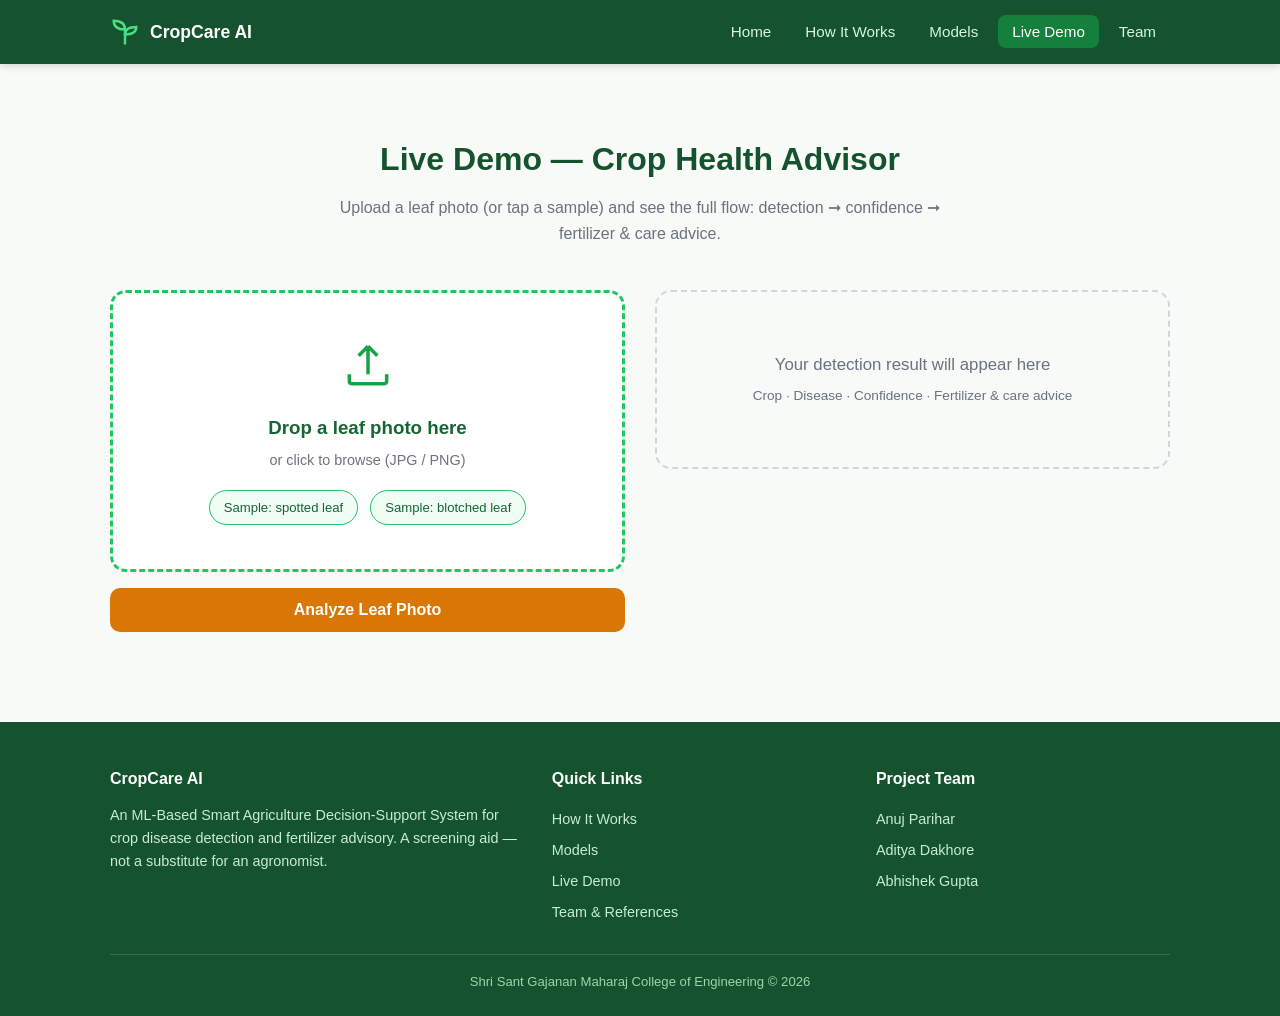
==== website/demo.html @ b9314f1b "Initial fullstack project" ====
<!DOCTYPE html>
<html lang="en">
<head>
<title>Live Demo | CropCare AI</title>
<meta charset="UTF-8">
<meta name="viewport" content="width=device-width, initial-scale=1.0">
<link rel="stylesheet" href="css/style.css">
</head>
<body>
<nav>
  <div class="container nav-inner">
    <a class="logo" href="index.html">
      <svg viewBox="0 0 24 24" fill="none" stroke="#4ade80" stroke-width="2"><path d="M12 22V10"/><path d="M12 10C12 5 8 3 3 3c0 5 4 7 9 7z"/><path d="M12 14c0-4 3.5-6 9-6 0 4.5-3.5 6-9 6z"/></svg>
      CropCare AI
    </a>
    <button class="hamburger">&#9776;</button>
    <ul class="nav-links">
      <li><a href="index.html">Home</a></li>
      <li><a href="how-it-works.html">How It Works</a></li>
      <li><a href="models.html">Models</a></li>
      <li><a href="demo.html">Live Demo</a></li>
      <li><a href="team.html">Team</a></li>
    </ul>
  </div>
</nav>

<section>
  <div class="container">
    <h2 class="section-title">Live Demo — Crop Health Advisor</h2>
    <p class="section-sub">Upload a leaf photo (or tap a sample) and see the full flow: detection &#10142; confidence &#10142; fertilizer &amp; care advice.</p>

    <div class="demo-wrap">
      <div>
        <div class="upload-zone" id="uploadZone">
          <svg viewBox="0 0 24 24" fill="none" stroke-width="1.5"><path d="M12 16V4m0 0l-4 4m4-4l4 4"/><path d="M4 16v3a1 1 0 001 1h14a1 1 0 001-1v-3"/></svg>
          <h3 style="color:var(--green-800);margin-bottom:6px">Drop a leaf photo here</h3>
          <p style="color:var(--muted);font-size:.9rem">or click to browse (JPG / PNG)</p>
          <div class="sample-row">
            <span class="sample-chip" data-img="assets/leaf1.svg">Sample: spotted leaf</span>
            <span class="sample-chip" data-img="assets/leaf2.svg">Sample: blotched leaf</span>
          </div>
        </div>
        <input type="file" id="fileInput" accept="image/*" hidden>
        <div class="preview-box" id="previewBox" style="display:none">
          <img id="previewImg" alt="Leaf preview">
        </div>
        <div class="progress" id="progressWrap"><div class="progress-bar" id="progressBar"></div></div>
        <button class="btn btn-primary" id="analyzeBtn" style="width:100%;margin-top:16px" disabled>Analyze Leaf Photo</button>
      </div>

      <div>
        <div class="result-card" id="resultCard">
          <span class="badge-sim">SIMULATED OUTPUT</span>
          <div class="res-head">
            <div>
              <div style="font-size:.85rem;color:var(--muted)" id="resCrop">—</div>
              <div class="res-disease" id="resDisease">—</div>
            </div>
            <div class="conf-pill" id="resConfidence">—</div>
          </div>
          <div class="res-section"><h4>About this condition</h4><p id="resDesc">—</p></div>
          <div class="res-section"><h4>Fertilizer Recommendation</h4><p id="resFertilizer">—</p></div>
          <div class="res-section"><h4>Nutrient Guidance</h4><p id="resNutrients">—</p></div>
          <div class="res-section"><h4>Care &amp; Management Tips</h4><ul id="resCare"></ul></div>
          <div class="disclaimer" style="margin-top:16px"><strong>Important:</strong> This demo shows simulated predictions for demonstration. In the full system, a trained MobileNetV2 / EfficientNet model performs this classification. Always confirm with an agricultural expert before acting on advice.</div>
        </div>
        <div id="placeholder" style="text-align:center;color:var(--muted);padding:60px 20px;border:2px dashed #d1d5db;border-radius:16px">
          <p style="font-size:1.05rem">Your detection result will appear here</p>
          <p style="font-size:.85rem;margin-top:6px">Crop &middot; Disease &middot; Confidence &middot; Fertilizer &amp; care advice</p>
        </div>
      </div>
    </div>
  </div>
</section>

<footer>
  <div class="container">
    <div class="footer-grid">
      <div>
        <h4>CropCare AI</h4>
        <p style="font-size:.9rem">An ML-Based Smart Agriculture Decision-Support System for crop disease detection and fertilizer advisory. A screening aid — not a substitute for an agronomist.</p>
      </div>
      <div>
        <h4>Quick Links</h4>
        <ul>
          <li><a href="how-it-works.html">How It Works</a></li>
          <li><a href="models.html">Models</a></li>
          <li><a href="demo.html">Live Demo</a></li>
          <li><a href="team.html">Team &amp; References</a></li>
        </ul>
      </div>
      <div>
        <h4>Project Team</h4>
        <ul>
          <li>Anuj Parihar</li>
          <li>Aditya Dakhore</li>
          <li>Abhishek Gupta</li>
        </ul>
      </div>
    </div>
    <div class="footer-bottom">Shri Sant Gajanan Maharaj College of Engineering &copy; <span id="year"></span></div>
  </div>
</footer>
<script src="js/knowledgebase.js"></script>
<script src="js/main.js"></script>
<script src="js/demo.js"></script>
</body>
</html>
---- website/css/style.css ----
:root{
  --green-900:#14532d; --green-800:#166534; --green-700:#15803d;
  --green-600:#16a34a; --green-500:#22c55e; --green-100:#dcfce7;
  --green-50:#f0fdf4; --amber:#d97706; --ink:#1f2937; --muted:#6b7280;
  --card:#ffffff; --bg:#f7faf7;
}
*{margin:0;padding:0;box-sizing:border-box}
body{font-family:'Segoe UI',Arial,sans-serif;background:var(--bg);color:var(--ink);line-height:1.6}
a{text-decoration:none;color:inherit}
.container{max-width:1100px;margin:0 auto;padding:0 20px}

/* NAV */
nav{background:var(--green-900);position:sticky;top:0;z-index:50;box-shadow:0 2px 8px rgba(0,0,0,.15)}
.nav-inner{display:flex;align-items:center;justify-content:space-between;height:64px}
.logo{display:flex;align-items:center;gap:10px;color:#fff;font-weight:700;font-size:1.1rem}
.logo svg{width:30px;height:30px}
.nav-links{display:flex;gap:6px;list-style:none}
.nav-links a{color:#d7f5e0;padding:8px 14px;border-radius:8px;font-size:.95rem;transition:.2s}
.nav-links a:hover,.nav-links a.active{background:var(--green-700);color:#fff}
.hamburger{display:none;background:none;border:none;color:#fff;font-size:1.6rem;cursor:pointer}

/* HERO */
.hero{background:linear-gradient(135deg,var(--green-900),var(--green-700));color:#fff;padding:80px 0}
.hero-grid{display:grid;grid-template-columns:1.2fr .8fr;gap:40px;align-items:center}
.hero h1{font-size:2.6rem;line-height:1.2;margin-bottom:18px}
.hero p.lead{font-size:1.15rem;color:#d7f5e0;margin-bottom:28px}
.btn{display:inline-block;padding:13px 28px;border-radius:10px;font-weight:600;transition:.2s;cursor:pointer;border:none;font-size:1rem}
.btn-primary{background:var(--amber);color:#fff}
.btn-primary:hover{background:#b45309;transform:translateY(-2px)}
.btn-outline{background:transparent;border:2px solid #fff;color:#fff}
.btn-outline:hover{background:rgba(255,255,255,.12)}
.hero-card{background:rgba(255,255,255,.1);border:1px solid rgba(255,255,255,.25);border-radius:16px;padding:26px;backdrop-filter:blur(4px)}
.hero-card h3{margin-bottom:12px;font-size:1.05rem}
.hero-card ul{list-style:none}
.hero-card li{padding:6px 0;border-bottom:1px dashed rgba(255,255,255,.25);font-size:.95rem;color:#e7fbee}
.hero-card li:last-child{border:none}

/* SECTIONS */
section{padding:70px 0}
.section-title{text-align:center;font-size:2rem;color:var(--green-900);margin-bottom:10px}
.section-sub{text-align:center;color:var(--muted);max-width:650px;margin:0 auto 44px}
.bg-white{background:#fff}

/* CARDS */
.grid-4{display:grid;grid-template-columns:repeat(4,1fr);gap:20px}
.grid-3{display:grid;grid-template-columns:repeat(3,1fr);gap:20px}
.grid-2{display:grid;grid-template-columns:repeat(2,1fr);gap:24px}
.card{background:var(--card);border-radius:14px;padding:26px;box-shadow:0 4px 14px rgba(0,0,0,.06);transition:.2s;border-top:4px solid var(--green-500)}
.card:hover{transform:translateY(-5px);box-shadow:0 10px 24px rgba(0,0,0,.1)}
.card h3{color:var(--green-800);margin-bottom:8px;font-size:1.15rem}
.card p{color:var(--muted);font-size:.95rem}
.icon-circle{width:52px;height:52px;border-radius:50%;background:var(--green-100);display:flex;align-items:center;justify-content:center;margin-bottom:14px}
.icon-circle svg{width:26px;height:26px;stroke:var(--green-700)}

/* STEPS */
.steps{counter-reset:step}
.step{display:flex;gap:18px;margin-bottom:26px;align-items:flex-start}
.step-num{counter-increment:step;min-width:46px;height:46px;border-radius:50%;background:var(--green-600);color:#fff;display:flex;align-items:center;justify-content:center;font-weight:700;font-size:1.1rem}
.step-num::before{content:counter(step)}
.step h4{color:var(--green-800);margin-bottom:4px}
.step p{color:var(--muted);font-size:.95rem}

/* TABLE */
table{width:100%;border-collapse:collapse;background:#fff;border-radius:12px;overflow:hidden;box-shadow:0 4px 14px rgba(0,0,0,.06)}
th{background:var(--green-800);color:#fff;padding:14px 16px;text-align:left;font-size:.95rem}
td{padding:13px 16px;border-bottom:1px solid #e5e7eb;font-size:.93rem;color:var(--ink)}
tr:hover td{background:var(--green-50)}

/* ARCHITECTURE FLOW */
.flow{display:flex;align-items:stretch;gap:0;flex-wrap:wrap;justify-content:center}
.flow-box{background:#fff;border:2px solid var(--green-500);border-radius:12px;padding:16px 20px;text-align:center;min-width:150px;box-shadow:0 4px 10px rgba(0,0,0,.06)}
.flow-box b{display:block;color:var(--green-800);margin-bottom:4px;font-size:.95rem}
.flow-box span{font-size:.8rem;color:var(--muted)}
.flow-arrow{align-self:center;padding:0 10px;color:var(--green-600);font-size:1.5rem;font-weight:700}

/* DEMO */
.demo-wrap{display:grid;grid-template-columns:1fr 1fr;gap:30px}
.upload-zone{border:3px dashed var(--green-500);border-radius:16px;padding:44px 24px;text-align:center;background:#fff;cursor:pointer;transition:.2s}
.upload-zone:hover,.upload-zone.dragover{background:var(--green-50);border-color:var(--green-700)}
.upload-zone svg{width:56px;height:56px;stroke:var(--green-600);margin-bottom:12px}
.sample-row{display:flex;gap:12px;justify-content:center;margin-top:18px;flex-wrap:wrap}
.sample-chip{border:1px solid var(--green-500);background:var(--green-50);border-radius:20px;padding:6px 14px;font-size:.82rem;cursor:pointer;color:var(--green-800)}
.sample-chip:hover{background:var(--green-100)}
.preview-box{margin-top:18px;text-align:center}
.preview-box img{max-width:100%;max-height:230px;border-radius:12px;box-shadow:0 4px 12px rgba(0,0,0,.15)}
.progress{height:8px;background:#e5e7eb;border-radius:6px;overflow:hidden;margin:16px 0;display:none}
.progress-bar{height:100%;width:0;background:linear-gradient(90deg,var(--green-500),var(--green-700));transition:width .3s}
.result-card{background:#fff;border-radius:16px;padding:26px;box-shadow:0 6px 18px rgba(0,0,0,.08);display:none}
.result-card.show{display:block}
.res-head{display:flex;justify-content:space-between;align-items:center;flex-wrap:wrap;gap:10px;border-bottom:2px solid var(--green-100);padding-bottom:14px;margin-bottom:16px}
.res-disease{font-size:1.3rem;color:var(--green-800);font-weight:700}
.conf-pill{background:var(--green-100);color:var(--green-800);padding:6px 16px;border-radius:20px;font-weight:700;font-size:.95rem}
.res-section{margin-bottom:14px}
.res-section h4{color:var(--green-700);font-size:.95rem;margin-bottom:6px;text-transform:uppercase;letter-spacing:.5px}
.res-section p,.res-section li{font-size:.93rem;color:var(--ink)}
.res-section ul{padding-left:20px}
.badge-sim{display:inline-block;background:#fef3c7;color:#92400e;font-size:.75rem;padding:3px 10px;border-radius:12px;font-weight:600;margin-bottom:10px}

/* TEAM */
.team-card{text-align:center}
.team-avatar{width:80px;height:80px;border-radius:50%;background:var(--green-600);color:#fff;display:flex;align-items:center;justify-content:center;font-size:1.6rem;font-weight:700;margin:0 auto 14px}

/* DISCLAIMER */
.disclaimer{background:#fffbeb;border-left:4px solid var(--amber);border-radius:8px;padding:16px 20px;margin-top:30px;color:#78350f;font-size:.9rem}

/* FOOTER */
footer{background:var(--green-900);color:#c9ecd4;padding:44px 0 24px;margin-top:20px}
.footer-grid{display:grid;grid-template-columns:1.4fr 1fr 1fr;gap:30px;margin-bottom:26px}
footer h4{color:#fff;margin-bottom:12px}
footer a{color:#c9ecd4;font-size:.9rem}
footer a:hover{color:#fff}
footer ul{list-style:none}
footer li{padding:4px 0;font-size:.9rem}
.footer-bottom{border-top:1px solid rgba(255,255,255,.15);padding-top:16px;text-align:center;font-size:.82rem;color:#9fd4ae}

/* CTA */
.cta{background:linear-gradient(135deg,var(--green-700),var(--green-500));border-radius:18px;padding:50px 30px;text-align:center;color:#fff}
.cta h2{font-size:1.8rem;margin-bottom:10px}
.cta p{color:#e7fbee;margin-bottom:22px}

/* REFERENCES */
.ref-list{padding-left:22px}
.ref-list li{margin-bottom:10px;font-size:.92rem;color:var(--muted)}

/* RESPONSIVE */
@media(max-width:900px){
  .hero-grid,.demo-wrap,.grid-2{grid-template-columns:1fr}
  .grid-4{grid-template-columns:repeat(2,1fr)}
  .grid-3{grid-template-columns:repeat(2,1fr)}
  .footer-grid{grid-template-columns:1fr}
  .hero h1{font-size:2rem}
}
@media(max-width:600px){
  .grid-4,.grid-3{grid-template-columns:1fr}
  .hamburger{display:block}
  .nav-links{display:none;position:absolute;top:64px;left:0;right:0;background:var(--green-900);flex-direction:column;padding:12px;gap:4px}
  .nav-links.open{display:flex}
  .flow-box{min-width:120px;margin-bottom:6px}
  .flow-arrow{transform:rotate(90deg);padding:4px 0}
  .flow{flex-direction:column;align-items:center}
}
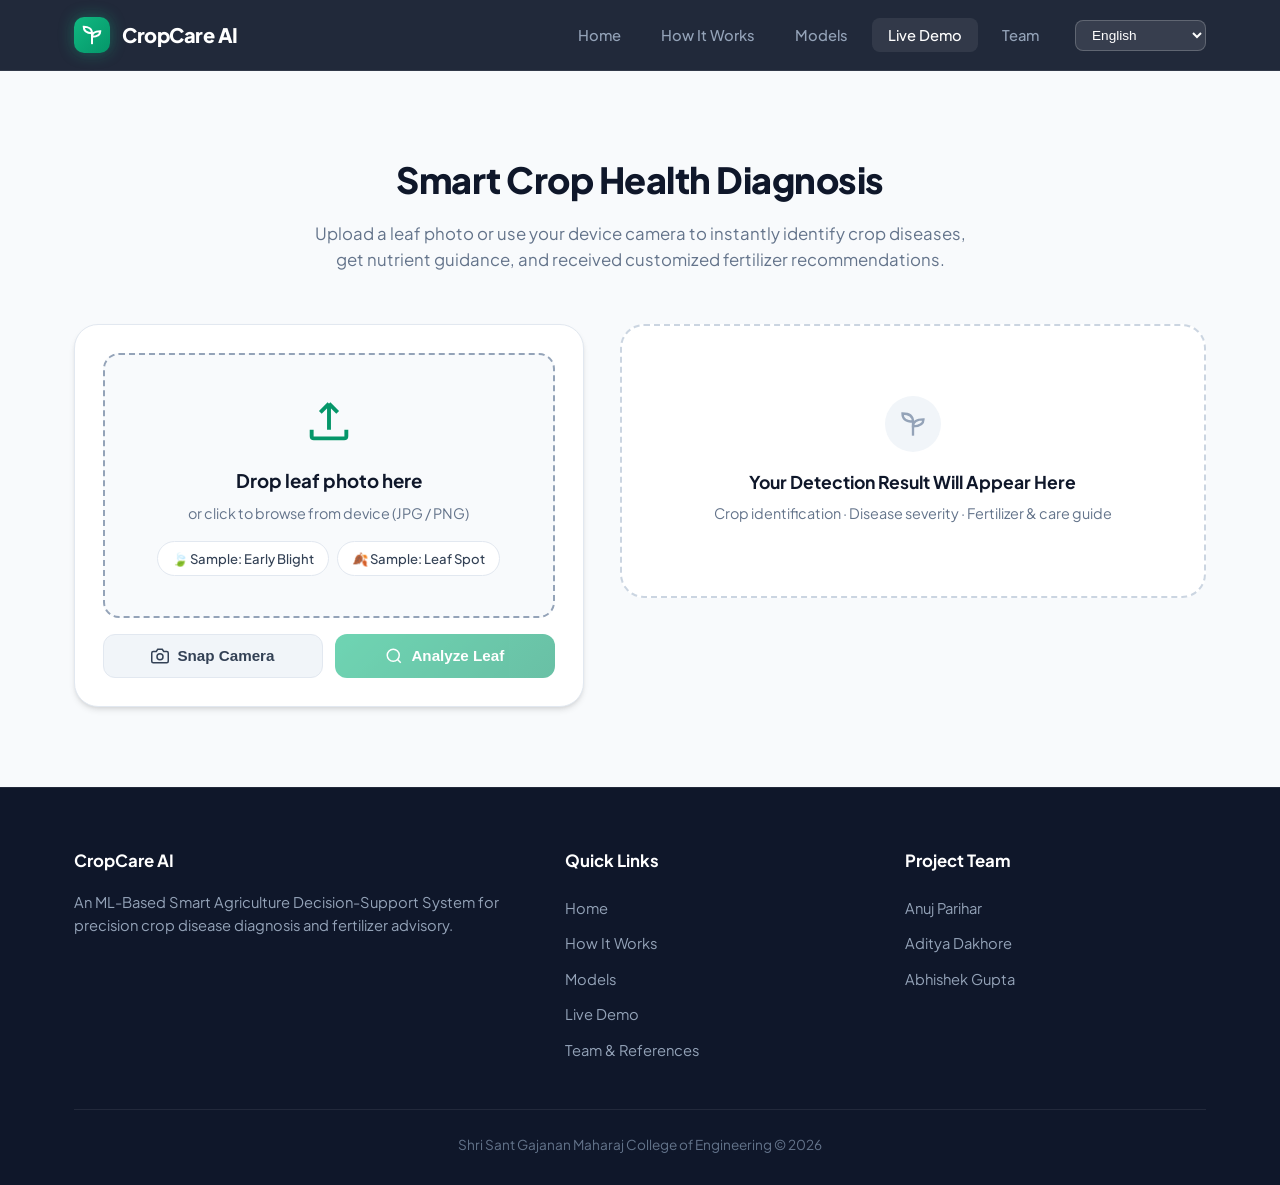
==== commit 0e48ac08: "Add files via upload" ====
--- a/website/demo.html
+++ b/website/demo.html
@@ -1,88 +1,165 @@
 <!DOCTYPE html>
 <html lang="en">
 <head>
-<title>Live Demo | CropCare AI</title>
+<title>Live Diagnosis & Advisory | CropCare AI</title>
 <meta charset="UTF-8">
 <meta name="viewport" content="width=device-width, initial-scale=1.0">
+<link rel="preconnect" href="https://fonts.googleapis.com">
+<link rel="preconnect" href="https://fonts.gstatic.com" crossorigin>
+<link href="https://fonts.googleapis.com/css2?family=Plus+Jakarta+Sans:wght@400;500;600;700;800&display=swap" rel="stylesheet">
 <link rel="stylesheet" href="css/style.css">
 </head>
 <body>
+
 <nav>
   <div class="container nav-inner">
     <a class="logo" href="index.html">
-      <svg viewBox="0 0 24 24" fill="none" stroke="#4ade80" stroke-width="2"><path d="M12 22V10"/><path d="M12 10C12 5 8 3 3 3c0 5 4 7 9 7z"/><path d="M12 14c0-4 3.5-6 9-6 0 4.5-3.5 6-9 6z"/></svg>
+      <div class="logo-icon">
+        <svg viewBox="0 0 24 24" fill="none" stroke="currentColor" stroke-width="2.2"><path d="M12 22V10"/><path d="M12 10C12 5 8 3 3 3c0 5 4 7 9 7z"/><path d="M12 14c0-4 3.5-6 9-6 0 4.5-3.5 6-9 6z"/></svg>
+      </div>
       CropCare AI
     </a>
     <button class="hamburger">&#9776;</button>
     <ul class="nav-links">
-      <li><a href="index.html">Home</a></li>
-      <li><a href="how-it-works.html">How It Works</a></li>
-      <li><a href="models.html">Models</a></li>
-      <li><a href="demo.html">Live Demo</a></li>
-      <li><a href="team.html">Team</a></li>
+      <li><a href="index.html" data-i18n="nav_home">Home</a></li>
+      <li><a href="how-it-works.html" data-i18n="nav_how">How It Works</a></li>
+      <li><a href="models.html" data-i18n="nav_models">Models</a></li>
+      <li><a href="demo.html" class="active" data-i18n="nav_demo">Live Demo</a></li>
+      <li><a href="team.html" data-i18n="nav_team">Team</a></li>
+      <li>
+        <select class="lang-select" id="langSelect">
+          <option value="en">English</option>
+          <option value="hi">हिंदी (Hindi)</option>
+          <option value="mr">मराठी (Marathi)</option>
+        </select>
+      </li>
     </ul>
   </div>
 </nav>
 
 <section>
   <div class="container">
-    <h2 class="section-title">Live Demo — Crop Health Advisor</h2>
-    <p class="section-sub">Upload a leaf photo (or tap a sample) and see the full flow: detection &#10142; confidence &#10142; fertilizer &amp; care advice.</p>
+    <h2 class="section-title" data-i18n="title_demo">Smart Crop Health Diagnosis</h2>
+    <p class="section-sub" data-i18n="sub_demo">Upload a leaf photo or use your device camera to instantly identify crop diseases, get nutrient guidance, and received customized fertilizer recommendations.</p>
 
     <div class="demo-wrap">
-      <div>
+      <!-- UPLOAD CARD -->
+      <div class="upload-card">
         <div class="upload-zone" id="uploadZone">
-          <svg viewBox="0 0 24 24" fill="none" stroke-width="1.5"><path d="M12 16V4m0 0l-4 4m4-4l4 4"/><path d="M4 16v3a1 1 0 001 1h14a1 1 0 001-1v-3"/></svg>
-          <h3 style="color:var(--green-800);margin-bottom:6px">Drop a leaf photo here</h3>
-          <p style="color:var(--muted);font-size:.9rem">or click to browse (JPG / PNG)</p>
+          <svg viewBox="0 0 24 24" fill="none" stroke-width="1.8"><path d="M12 16V4m0 0l-4 4m4-4l4 4"/><path d="M4 16v3a1 1 0 001 1h14a1 1 0 001-1v-3"/></svg>
+          <h3 style="color:var(--ink);margin-bottom:6px;font-weight:700" data-i18n="drop_title">Drop leaf photo here</h3>
+          <p style="color:var(--muted);font-size:.9rem" data-i18n="drop_sub">or click to browse from device (JPG / PNG)</p>
           <div class="sample-row">
-            <span class="sample-chip" data-img="assets/leaf1.svg">Sample: spotted leaf</span>
-            <span class="sample-chip" data-img="assets/leaf2.svg">Sample: blotched leaf</span>
+            <span class="sample-chip" data-img="assets/leaf1.svg" data-i18n="sample_1">🍃 Sample: Early Blight</span>
+            <span class="sample-chip" data-img="assets/leaf2.svg" data-i18n="sample_2">🍂 Sample: Leaf Spot</span>
           </div>
         </div>
         <input type="file" id="fileInput" accept="image/*" hidden>
+
         <div class="preview-box" id="previewBox" style="display:none">
           <img id="previewImg" alt="Leaf preview">
         </div>
+
+        <div class="button-row">
+          <button class="btn btn-secondary" id="cameraBtn">
+            <svg width="18" height="18" viewBox="0 0 24 24" fill="none" stroke="currentColor" stroke-width="2"><path d="M23 19a2 2 0 0 1-2 2H3a2 2 0 0 1-2-2V8a2 2 0 0 1 2-2h4l2-3h6l2 3h4a2 2 0 0 1 2 2z"/><circle cx="12" cy="13" r="4"/></svg>
+            <span data-i18n="btn_camera">Snap Camera</span>
+          </button>
+          <button class="btn btn-primary" id="analyzeBtn" disabled>
+            <svg width="18" height="18" viewBox="0 0 24 24" fill="none" stroke="currentColor" stroke-width="2"><circle cx="11" cy="11" r="8"/><path d="m21 21-4.3-4.3"/></svg>
+            <span data-i18n="btn_analyze">Analyze Leaf</span>
+          </button>
+        </div>
+
         <div class="progress" id="progressWrap"><div class="progress-bar" id="progressBar"></div></div>
-        <button class="btn btn-primary" id="analyzeBtn" style="width:100%;margin-top:16px" disabled>Analyze Leaf Photo</button>
       </div>
 
+      <!-- RESULTS CARD -->
       <div>
         <div class="result-card" id="resultCard">
           <span class="badge-sim">SIMULATED OUTPUT</span>
           <div class="res-head">
             <div>
-              <div style="font-size:.85rem;color:var(--muted)" id="resCrop">—</div>
+              <div style="font-size:.9rem;color:var(--muted);font-weight:600" id="resCrop">—</div>
               <div class="res-disease" id="resDisease">—</div>
             </div>
             <div class="conf-pill" id="resConfidence">—</div>
           </div>
-          <div class="res-section"><h4>About this condition</h4><p id="resDesc">—</p></div>
-          <div class="res-section"><h4>Fertilizer Recommendation</h4><p id="resFertilizer">—</p></div>
-          <div class="res-section"><h4>Nutrient Guidance</h4><p id="resNutrients">—</p></div>
-          <div class="res-section"><h4>Care &amp; Management Tips</h4><ul id="resCare"></ul></div>
-          <div class="disclaimer" style="margin-top:16px"><strong>Important:</strong> This demo shows simulated predictions for demonstration. In the full system, a trained MobileNetV2 / EfficientNet model performs this classification. Always confirm with an agricultural expert before acting on advice.</div>
+
+          <div class="res-section">
+            <h4 data-i18n="sec_about">About This Condition</h4>
+            <p id="resDesc">—</p>
+          </div>
+
+          <div class="res-section">
+            <h4 data-i18n="sec_fertilizer">Fertilizer Prescription</h4>
+            <p id="resFertilizer">—</p>
+          </div>
+
+          <div class="res-section">
+            <h4 data-i18n="sec_nutrients">Nutrient & Soil Guidance</h4>
+            <p id="resNutrients">—</p>
+          </div>
+
+          <div class="res-section">
+            <h4 data-i18n="sec_care">Farm Care & Management Tips</h4>
+            <ul id="resCare"></ul>
+          </div>
+
+          <!-- Top 3 Probability Section -->
+          <div class="top3-wrap" id="top3Wrap" style="display:none">
+            <h4 style="font-size:.85rem;color:var(--muted);text-transform:uppercase;margin-bottom:8px;font-weight:700" data-i18n="sec_top3">Top Probability Predictions</h4>
+            <div id="top3List"></div>
+          </div>
+
+          <div class="action-bar">
+            <button class="btn btn-secondary" id="printBtn" style="width:100%">
+              <svg width="18" height="18" viewBox="0 0 24 24" fill="none" stroke="currentColor" stroke-width="2"><polyline points="6 9 6 2 18 2 18 9"/><path d="M6 18H4a2 2 0 0 1-2-2v-5a2 2 0 0 1 2-2h16a2 2 0 0 1 2 2v5a2 2 0 0 1-2 2h-2"/><rect width="12" height="8" x="6" y="14"/></svg>
+              <span data-i18n="btn_print">Print / Download PDF Report</span>
+            </button>
+          </div>
+
+          <div class="disclaimer" style="margin-top:20px;font-size:.82rem;color:#78350f;background:#fffbeb;padding:12px 16px;border-radius:10px;border-left:4px solid var(--accent)">
+            <strong>Notice:</strong> This AI decision aid provides screening recommendations. Consult an agricultural extension officer or agronomist for critical field decisions.
+          </div>
         </div>
-        <div id="placeholder" style="text-align:center;color:var(--muted);padding:60px 20px;border:2px dashed #d1d5db;border-radius:16px">
-          <p style="font-size:1.05rem">Your detection result will appear here</p>
-          <p style="font-size:.85rem;margin-top:6px">Crop &middot; Disease &middot; Confidence &middot; Fertilizer &amp; care advice</p>
+
+        <div id="placeholder" style="text-align:center;color:var(--muted);padding:70px 20px;border:2px dashed #cbd5e1;border-radius:var(--radius-xl);background:#fff">
+          <div style="width:56px;height:56px;border-radius:50%;background:#f1f5f9;display:flex;align-items:center;justify-content:center;margin:0 auto 16px">
+            <svg width="28" height="28" viewBox="0 0 24 24" fill="none" stroke="#94a3b8" stroke-width="2"><path d="M12 22V10"/><path d="M12 10C12 5 8 3 3 3c0 5 4 7 9 7z"/><path d="M12 14c0-4 3.5-6 9-6 0 4.5-3.5 6-9 6z"/></svg>
+          </div>
+          <p style="font-size:1.1rem;font-weight:700;color:var(--ink)" data-i18n="ph_title">Your Detection Result Will Appear Here</p>
+          <p style="font-size:.9rem;margin-top:6px;color:var(--muted)" data-i18n="ph_sub">Crop identification &middot; Disease severity &middot; Fertilizer &amp; care guide</p>
         </div>
       </div>
     </div>
   </div>
 </section>
 
+<!-- LIVE CAMERA MODAL -->
+<div class="modal" id="cameraModal">
+  <div class="modal-card">
+    <h3 style="margin-bottom:14px;color:var(--ink)" data-i18n="cam_title">Position Leaf in Camera</h3>
+    <video class="camera-video" id="cameraVideo" autoplay playsinline></video>
+    <canvas id="cameraCanvas" style="display:none"></canvas>
+    <div style="display:flex;gap:10px;margin-top:16px">
+      <button class="btn btn-secondary" id="closeCameraBtn" style="flex:1" data-i18n="cam_cancel">Cancel</button>
+      <button class="btn btn-primary" id="captureBtn" style="flex:1" data-i18n="cam_capture">Capture Photo</button>
+    </div>
+  </div>
+</div>
+
 <footer>
   <div class="container">
     <div class="footer-grid">
       <div>
         <h4>CropCare AI</h4>
-        <p style="font-size:.9rem">An ML-Based Smart Agriculture Decision-Support System for crop disease detection and fertilizer advisory. A screening aid — not a substitute for an agronomist.</p>
+        <p style="font-size:.92rem;line-height:1.6">An ML-Based Smart Agriculture Decision-Support System for precision crop disease diagnosis and fertilizer advisory.</p>
       </div>
       <div>
         <h4>Quick Links</h4>
         <ul>
+          <li><a href="index.html">Home</a></li>
           <li><a href="how-it-works.html">How It Works</a></li>
           <li><a href="models.html">Models</a></li>
           <li><a href="demo.html">Live Demo</a></li>
@@ -101,6 +178,7 @@
     <div class="footer-bottom">Shri Sant Gajanan Maharaj College of Engineering &copy; <span id="year"></span></div>
   </div>
 </footer>
+
 <script src="js/knowledgebase.js"></script>
 <script src="js/main.js"></script>
 <script src="js/demo.js"></script>
--- a/website/css/style.css
+++ b/website/css/style.css
@@ -1,142 +1,525 @@
-
-:root{
-  --green-900:#14532d; --green-800:#166534; --green-700:#15803d;
-  --green-600:#16a34a; --green-500:#22c55e; --green-100:#dcfce7;
-  --green-50:#f0fdf4; --amber:#d97706; --ink:#1f2937; --muted:#6b7280;
-  --card:#ffffff; --bg:#f7faf7;
-}
-*{margin:0;padding:0;box-sizing:border-box}
-body{font-family:'Segoe UI',Arial,sans-serif;background:var(--bg);color:var(--ink);line-height:1.6}
-a{text-decoration:none;color:inherit}
-.container{max-width:1100px;margin:0 auto;padding:0 20px}
-
-/* NAV */
-nav{background:var(--green-900);position:sticky;top:0;z-index:50;box-shadow:0 2px 8px rgba(0,0,0,.15)}
-.nav-inner{display:flex;align-items:center;justify-content:space-between;height:64px}
-.logo{display:flex;align-items:center;gap:10px;color:#fff;font-weight:700;font-size:1.1rem}
-.logo svg{width:30px;height:30px}
-.nav-links{display:flex;gap:6px;list-style:none}
-.nav-links a{color:#d7f5e0;padding:8px 14px;border-radius:8px;font-size:.95rem;transition:.2s}
-.nav-links a:hover,.nav-links a.active{background:var(--green-700);color:#fff}
-.hamburger{display:none;background:none;border:none;color:#fff;font-size:1.6rem;cursor:pointer}
+:root {
+  --primary: #059669;
+  --primary-dark: #047857;
+  --primary-light: #10b981;
+  --primary-subtle: #ecfdf5;
+  --accent: #f59e0b;
+  --accent-dark: #d97706;
+  --danger: #ef4444;
+  --danger-subtle: #fee2e2;
+  --ink: #0f172a;
+  --ink-light: #334155;
+  --muted: #64748b;
+  --border: #e2e8f0;
+  --card: #ffffff;
+  --bg: #f8fafc;
+  --shadow-sm: 0 1px 2px 0 rgb(0 0 0 / 0.05);
+  --shadow-md: 0 4px 6px -1px rgb(0 0 0 / 0.1), 0 2px 4px -2px rgb(0 0 0 / 0.1);
+  --shadow-lg: 0 10px 15px -3px rgb(0 0 0 / 0.1), 0 4px 6px -4px rgb(0 0 0 / 0.1);
+  --shadow-xl: 0 20px 25px -5px rgb(0 0 0 / 0.1), 0 8px 10px -6px rgb(0 0 0 / 0.1);
+  --radius-lg: 16px;
+  --radius-xl: 24px;
+}
+
+* { margin: 0; padding: 0; box-sizing: border-box; }
+
+body {
+  font-family: 'Plus Jakarta Sans', 'Inter', -apple-system, BlinkMacSystemFont, 'Segoe UI', Roboto, sans-serif;
+  background: var(--bg);
+  color: var(--ink);
+  line-height: 1.6;
+  -webkit-font-smoothing: antialiased;
+}
+
+a { text-decoration: none; color: inherit; }
+
+.container {
+  max-width: 1180px;
+  margin: 0 auto;
+  padding: 0 24px;
+}
+
+/* NAVBAR */
+nav {
+  background: rgba(15, 23, 42, 0.92);
+  backdrop-filter: blur(12px);
+  position: sticky;
+  top: 0;
+  z-index: 100;
+  border-bottom: 1px solid rgba(255, 255, 255, 0.08);
+}
+.nav-inner {
+  display: flex;
+  align-items: center;
+  justify-content: space-between;
+  height: 70px;
+}
+.logo {
+  display: flex;
+  align-items: center;
+  gap: 12px;
+  color: #fff;
+  font-weight: 800;
+  font-size: 1.25rem;
+  letter-spacing: -0.5px;
+}
+.logo-icon {
+  width: 36px;
+  height: 36px;
+  background: linear-gradient(135deg, #10b981, #059669);
+  border-radius: 10px;
+  display: flex;
+  align-items: center;
+  justify-content: center;
+  box-shadow: 0 0 15px rgba(16, 185, 129, 0.4);
+}
+.logo-icon svg { width: 22px; height: 22px; stroke: #fff; }
+.nav-links { display: flex; gap: 8px; list-style: none; align-items: center; }
+.nav-links a {
+  color: #94a3b8;
+  padding: 8px 16px;
+  border-radius: 8px;
+  font-size: 0.92rem;
+  font-weight: 500;
+  transition: all 0.2s;
+}
+.nav-links a:hover, .nav-links a.active {
+  color: #fff;
+  background: rgba(255, 255, 255, 0.08);
+}
+.lang-select {
+  background: rgba(255, 255, 255, 0.1);
+  color: #fff;
+  border: 1px solid rgba(255, 255, 255, 0.2);
+  padding: 6px 12px;
+  border-radius: 8px;
+  font-size: 0.85rem;
+  cursor: pointer;
+  outline: none;
+  margin-left: 12px;
+}
+.lang-select option { background: #0f172a; color: #fff; }
+.hamburger { display: none; background: none; border: none; color: #fff; font-size: 1.6rem; cursor: pointer; }
 
 /* HERO */
-.hero{background:linear-gradient(135deg,var(--green-900),var(--green-700));color:#fff;padding:80px 0}
-.hero-grid{display:grid;grid-template-columns:1.2fr .8fr;gap:40px;align-items:center}
-.hero h1{font-size:2.6rem;line-height:1.2;margin-bottom:18px}
-.hero p.lead{font-size:1.15rem;color:#d7f5e0;margin-bottom:28px}
-.btn{display:inline-block;padding:13px 28px;border-radius:10px;font-weight:600;transition:.2s;cursor:pointer;border:none;font-size:1rem}
-.btn-primary{background:var(--amber);color:#fff}
-.btn-primary:hover{background:#b45309;transform:translateY(-2px)}
-.btn-outline{background:transparent;border:2px solid #fff;color:#fff}
-.btn-outline:hover{background:rgba(255,255,255,.12)}
-.hero-card{background:rgba(255,255,255,.1);border:1px solid rgba(255,255,255,.25);border-radius:16px;padding:26px;backdrop-filter:blur(4px)}
-.hero-card h3{margin-bottom:12px;font-size:1.05rem}
-.hero-card ul{list-style:none}
-.hero-card li{padding:6px 0;border-bottom:1px dashed rgba(255,255,255,.25);font-size:.95rem;color:#e7fbee}
-.hero-card li:last-child{border:none}
-
-/* SECTIONS */
-section{padding:70px 0}
-.section-title{text-align:center;font-size:2rem;color:var(--green-900);margin-bottom:10px}
-.section-sub{text-align:center;color:var(--muted);max-width:650px;margin:0 auto 44px}
-.bg-white{background:#fff}
-
-/* CARDS */
-.grid-4{display:grid;grid-template-columns:repeat(4,1fr);gap:20px}
-.grid-3{display:grid;grid-template-columns:repeat(3,1fr);gap:20px}
-.grid-2{display:grid;grid-template-columns:repeat(2,1fr);gap:24px}
-.card{background:var(--card);border-radius:14px;padding:26px;box-shadow:0 4px 14px rgba(0,0,0,.06);transition:.2s;border-top:4px solid var(--green-500)}
-.card:hover{transform:translateY(-5px);box-shadow:0 10px 24px rgba(0,0,0,.1)}
-.card h3{color:var(--green-800);margin-bottom:8px;font-size:1.15rem}
-.card p{color:var(--muted);font-size:.95rem}
-.icon-circle{width:52px;height:52px;border-radius:50%;background:var(--green-100);display:flex;align-items:center;justify-content:center;margin-bottom:14px}
-.icon-circle svg{width:26px;height:26px;stroke:var(--green-700)}
-
-/* STEPS */
-.steps{counter-reset:step}
-.step{display:flex;gap:18px;margin-bottom:26px;align-items:flex-start}
-.step-num{counter-increment:step;min-width:46px;height:46px;border-radius:50%;background:var(--green-600);color:#fff;display:flex;align-items:center;justify-content:center;font-weight:700;font-size:1.1rem}
-.step-num::before{content:counter(step)}
-.step h4{color:var(--green-800);margin-bottom:4px}
-.step p{color:var(--muted);font-size:.95rem}
-
-/* TABLE */
-table{width:100%;border-collapse:collapse;background:#fff;border-radius:12px;overflow:hidden;box-shadow:0 4px 14px rgba(0,0,0,.06)}
-th{background:var(--green-800);color:#fff;padding:14px 16px;text-align:left;font-size:.95rem}
-td{padding:13px 16px;border-bottom:1px solid #e5e7eb;font-size:.93rem;color:var(--ink)}
-tr:hover td{background:var(--green-50)}
-
-/* ARCHITECTURE FLOW */
-.flow{display:flex;align-items:stretch;gap:0;flex-wrap:wrap;justify-content:center}
-.flow-box{background:#fff;border:2px solid var(--green-500);border-radius:12px;padding:16px 20px;text-align:center;min-width:150px;box-shadow:0 4px 10px rgba(0,0,0,.06)}
-.flow-box b{display:block;color:var(--green-800);margin-bottom:4px;font-size:.95rem}
-.flow-box span{font-size:.8rem;color:var(--muted)}
-.flow-arrow{align-self:center;padding:0 10px;color:var(--green-600);font-size:1.5rem;font-weight:700}
-
-/* DEMO */
-.demo-wrap{display:grid;grid-template-columns:1fr 1fr;gap:30px}
-.upload-zone{border:3px dashed var(--green-500);border-radius:16px;padding:44px 24px;text-align:center;background:#fff;cursor:pointer;transition:.2s}
-.upload-zone:hover,.upload-zone.dragover{background:var(--green-50);border-color:var(--green-700)}
-.upload-zone svg{width:56px;height:56px;stroke:var(--green-600);margin-bottom:12px}
-.sample-row{display:flex;gap:12px;justify-content:center;margin-top:18px;flex-wrap:wrap}
-.sample-chip{border:1px solid var(--green-500);background:var(--green-50);border-radius:20px;padding:6px 14px;font-size:.82rem;cursor:pointer;color:var(--green-800)}
-.sample-chip:hover{background:var(--green-100)}
-.preview-box{margin-top:18px;text-align:center}
-.preview-box img{max-width:100%;max-height:230px;border-radius:12px;box-shadow:0 4px 12px rgba(0,0,0,.15)}
-.progress{height:8px;background:#e5e7eb;border-radius:6px;overflow:hidden;margin:16px 0;display:none}
-.progress-bar{height:100%;width:0;background:linear-gradient(90deg,var(--green-500),var(--green-700));transition:width .3s}
-.result-card{background:#fff;border-radius:16px;padding:26px;box-shadow:0 6px 18px rgba(0,0,0,.08);display:none}
-.result-card.show{display:block}
-.res-head{display:flex;justify-content:space-between;align-items:center;flex-wrap:wrap;gap:10px;border-bottom:2px solid var(--green-100);padding-bottom:14px;margin-bottom:16px}
-.res-disease{font-size:1.3rem;color:var(--green-800);font-weight:700}
-.conf-pill{background:var(--green-100);color:var(--green-800);padding:6px 16px;border-radius:20px;font-weight:700;font-size:.95rem}
-.res-section{margin-bottom:14px}
-.res-section h4{color:var(--green-700);font-size:.95rem;margin-bottom:6px;text-transform:uppercase;letter-spacing:.5px}
-.res-section p,.res-section li{font-size:.93rem;color:var(--ink)}
-.res-section ul{padding-left:20px}
-.badge-sim{display:inline-block;background:#fef3c7;color:#92400e;font-size:.75rem;padding:3px 10px;border-radius:12px;font-weight:600;margin-bottom:10px}
-
-/* TEAM */
-.team-card{text-align:center}
-.team-avatar{width:80px;height:80px;border-radius:50%;background:var(--green-600);color:#fff;display:flex;align-items:center;justify-content:center;font-size:1.6rem;font-weight:700;margin:0 auto 14px}
-
-/* DISCLAIMER */
-.disclaimer{background:#fffbeb;border-left:4px solid var(--amber);border-radius:8px;padding:16px 20px;margin-top:30px;color:#78350f;font-size:.9rem}
+.hero {
+  background: radial-gradient(circle at top left, #064e3b 0%, #0f172a 100%);
+  color: #fff;
+  padding: 90px 0 80px;
+  position: relative;
+  overflow: hidden;
+}
+.hero::after {
+  content: "";
+  position: absolute;
+  top: -50%;
+  right: -20%;
+  width: 600px;
+  height: 600px;
+  background: radial-gradient(circle, rgba(16, 185, 129, 0.15) 0%, transparent 70%);
+  border-radius: 50%;
+  pointer-events: none;
+}
+.hero-grid {
+  display: grid;
+  grid-template-columns: 1.25fr 0.75fr;
+  gap: 48px;
+  align-items: center;
+  position: relative;
+  z-index: 2;
+}
+.hero h1 {
+  font-size: 3rem;
+  line-height: 1.15;
+  font-weight: 800;
+  letter-spacing: -1px;
+  margin-bottom: 20px;
+}
+.hero h1 span {
+  background: linear-gradient(135deg, #34d399, #10b981);
+  -webkit-background-clip: text;
+  -webkit-text-fill-color: transparent;
+}
+.hero p.lead {
+  font-size: 1.2rem;
+  color: #cbd5e1;
+  margin-bottom: 32px;
+  max-width: 580px;
+}
+.hero-badges {
+  display: flex;
+  gap: 12px;
+  margin-bottom: 28px;
+  flex-wrap: wrap;
+}
+.hero-badge {
+  background: rgba(255, 255, 255, 0.08);
+  border: 1px solid rgba(255, 255, 255, 0.15);
+  padding: 6px 14px;
+  border-radius: 20px;
+  font-size: 0.85rem;
+  color: #a7f3d0;
+  display: flex;
+  align-items: center;
+  gap: 6px;
+}
+
+/* BUTTONS */
+.btn {
+  display: inline-flex;
+  align-items: center;
+  justify-content: center;
+  gap: 8px;
+  padding: 12px 26px;
+  border-radius: 12px;
+  font-weight: 600;
+  transition: all 0.25s cubic-bezier(0.16, 1, 0.3, 1);
+  cursor: pointer;
+  border: none;
+  font-size: 0.95rem;
+}
+.btn-primary {
+  background: linear-gradient(135deg, #10b981, #059669);
+  color: #fff;
+  box-shadow: 0 4px 14px rgba(16, 185, 129, 0.4);
+}
+.btn-primary:hover {
+  background: linear-gradient(135deg, #059669, #047857);
+  transform: translateY(-2px);
+  box-shadow: 0 6px 20px rgba(16, 185, 129, 0.5);
+}
+.btn-secondary {
+  background: #f1f5f9;
+  color: var(--ink-light);
+  border: 1px solid var(--border);
+}
+.btn-secondary:hover {
+  background: #e2e8f0;
+  color: var(--ink);
+}
+.btn-outline {
+  background: transparent;
+  border: 1.5px solid rgba(255, 255, 255, 0.3);
+  color: #fff;
+}
+.btn-outline:hover {
+  background: rgba(255, 255, 255, 0.1);
+  border-color: #fff;
+}
+.btn:disabled {
+  opacity: 0.6;
+  cursor: not-allowed;
+  transform: none !important;
+  box-shadow: none !important;
+}
+
+/* CARDS & SECTIONS */
+section { padding: 80px 0; }
+.section-title {
+  text-align: center;
+  font-size: 2.25rem;
+  font-weight: 800;
+  color: var(--ink);
+  letter-spacing: -0.5px;
+  margin-bottom: 12px;
+}
+.section-sub {
+  text-align: center;
+  color: var(--muted);
+  font-size: 1.05rem;
+  max-width: 680px;
+  margin: 0 auto 50px;
+}
+.grid-4 { display: grid; grid-template-columns: repeat(4, 1fr); gap: 24px; }
+.grid-3 { display: grid; grid-template-columns: repeat(3, 1fr); gap: 24px; }
+.grid-2 { display: grid; grid-template-columns: repeat(2, 1fr); gap: 32px; }
+
+.card {
+  background: var(--card);
+  border-radius: var(--radius-lg);
+  padding: 30px;
+  box-shadow: var(--shadow-sm);
+  border: 1px solid var(--border);
+  transition: all 0.3s cubic-bezier(0.16, 1, 0.3, 1);
+  position: relative;
+  overflow: hidden;
+}
+.card:hover {
+  transform: translateY(-4px);
+  box-shadow: var(--shadow-xl);
+  border-color: #cbd5e1;
+}
+.icon-circle {
+  width: 54px;
+  height: 54px;
+  border-radius: 14px;
+  background: var(--primary-subtle);
+  display: flex;
+  align-items: center;
+  justify-content: center;
+  margin-bottom: 18px;
+}
+.icon-circle svg { width: 28px; height: 28px; stroke: var(--primary); }
+
+/* DEMO WORKSPACE */
+.demo-wrap {
+  display: grid;
+  grid-template-columns: 1fr 1.15fr;
+  gap: 36px;
+  align-items: start;
+}
+.upload-card {
+  background: #fff;
+  border-radius: var(--radius-xl);
+  padding: 28px;
+  border: 1px solid var(--border);
+  box-shadow: var(--shadow-md);
+}
+.upload-zone {
+  border: 2px dashed #94a3b8;
+  border-radius: var(--radius-lg);
+  padding: 40px 20px;
+  text-align: center;
+  background: #f8fafc;
+  cursor: pointer;
+  transition: all 0.2s;
+}
+.upload-zone:hover, .upload-zone.dragover {
+  background: var(--primary-subtle);
+  border-color: var(--primary);
+}
+.upload-zone svg {
+  width: 52px;
+  height: 52px;
+  stroke: var(--primary);
+  margin-bottom: 12px;
+}
+.button-row {
+  display: grid;
+  grid-template-columns: 1fr 1fr;
+  gap: 12px;
+  margin-top: 16px;
+}
+.sample-row {
+  display: flex;
+  gap: 8px;
+  justify-content: center;
+  margin-top: 16px;
+  flex-wrap: wrap;
+}
+.sample-chip {
+  border: 1px solid var(--border);
+  background: #fff;
+  border-radius: 20px;
+  padding: 6px 14px;
+  font-size: 0.82rem;
+  cursor: pointer;
+  color: var(--ink-light);
+  font-weight: 500;
+  transition: all 0.2s;
+}
+.sample-chip:hover {
+  background: var(--primary-subtle);
+  border-color: var(--primary);
+  color: var(--primary-dark);
+}
+.preview-box {
+  margin-top: 18px;
+  text-align: center;
+  position: relative;
+}
+.preview-box img {
+  max-width: 100%;
+  max-height: 250px;
+  border-radius: var(--radius-lg);
+  box-shadow: var(--shadow-md);
+  object-fit: cover;
+}
+
+/* PROGRESS */
+.progress {
+  height: 8px;
+  background: #e2e8f0;
+  border-radius: 99px;
+  overflow: hidden;
+  margin: 18px 0;
+  display: none;
+}
+.progress-bar {
+  height: 100%;
+  width: 0;
+  background: linear-gradient(90deg, #10b981, #059669);
+  transition: width 0.3s;
+}
+
+/* RESULTS CARD */
+.result-card {
+  background: #fff;
+  border-radius: var(--radius-xl);
+  padding: 32px;
+  box-shadow: var(--shadow-lg);
+  border: 1px solid var(--border);
+  display: none;
+  animation: fadeIn 0.4s ease-out;
+}
+.result-card.show { display: block; }
+@keyframes fadeIn { from { opacity: 0; transform: translateY(8px); } to { opacity: 1; transform: translateY(0); } }
+
+.res-head {
+  display: flex;
+  justify-content: space-between;
+  align-items: center;
+  flex-wrap: wrap;
+  gap: 12px;
+  border-bottom: 1px solid var(--border);
+  padding-bottom: 18px;
+  margin-bottom: 20px;
+}
+.res-disease {
+  font-size: 1.45rem;
+  color: var(--ink);
+  font-weight: 800;
+  letter-spacing: -0.3px;
+}
+.conf-pill {
+  background: var(--primary-subtle);
+  color: var(--primary-dark);
+  padding: 6px 18px;
+  border-radius: 99px;
+  font-weight: 700;
+  font-size: 1rem;
+  border: 1px solid rgba(16, 185, 129, 0.2);
+}
+.badge-sim {
+  display: inline-flex;
+  align-items: center;
+  gap: 6px;
+  font-size: 0.78rem;
+  padding: 4px 12px;
+  border-radius: 99px;
+  font-weight: 700;
+  margin-bottom: 12px;
+  text-transform: uppercase;
+  letter-spacing: 0.5px;
+}
+.res-section {
+  margin-bottom: 18px;
+  background: #f8fafc;
+  padding: 16px 20px;
+  border-radius: 12px;
+  border-left: 4px solid var(--primary);
+}
+.res-section h4 {
+  color: var(--primary-dark);
+  font-size: 0.88rem;
+  margin-bottom: 6px;
+  text-transform: uppercase;
+  letter-spacing: 0.6px;
+  font-weight: 700;
+}
+.res-section p, .res-section li {
+  font-size: 0.94rem;
+  color: var(--ink-light);
+  line-height: 1.55;
+}
+.res-section ul { padding-left: 20px; }
+
+/* TOP 3 PROBABILITY BREAKDOWN */
+.top3-wrap { margin-top: 16px; margin-bottom: 18px; }
+.top3-row { margin-bottom: 8px; }
+.top3-labels { display: flex; justify-content: space-between; font-size: 0.85rem; margin-bottom: 4px; font-weight: 600; color: var(--ink-light); }
+.top3-bar-bg { height: 6px; background: #e2e8f0; border-radius: 99px; overflow: hidden; }
+.top3-bar-fill { height: 100%; background: var(--primary); border-radius: 99px; }
+
+/* PRINT & ACTION BAR */
+.action-bar {
+  display: flex;
+  gap: 10px;
+  margin-top: 24px;
+}
+
+/* CAMERA MODAL */
+.modal {
+  display: none;
+  position: fixed;
+  top: 0; left: 0; right: 0; bottom: 0;
+  background: rgba(15, 23, 42, 0.8);
+  backdrop-filter: blur(8px);
+  z-index: 200;
+  align-items: center;
+  justify-content: center;
+  padding: 20px;
+}
+.modal.show { display: flex; }
+.modal-card {
+  background: #fff;
+  border-radius: var(--radius-xl);
+  padding: 24px;
+  max-width: 500px;
+  width: 100%;
+  text-align: center;
+}
+.camera-video {
+  width: 100%;
+  border-radius: var(--radius-lg);
+  background: #000;
+  max-height: 340px;
+  object-fit: cover;
+}
 
 /* FOOTER */
-footer{background:var(--green-900);color:#c9ecd4;padding:44px 0 24px;margin-top:20px}
-.footer-grid{display:grid;grid-template-columns:1.4fr 1fr 1fr;gap:30px;margin-bottom:26px}
-footer h4{color:#fff;margin-bottom:12px}
-footer a{color:#c9ecd4;font-size:.9rem}
-footer a:hover{color:#fff}
-footer ul{list-style:none}
-footer li{padding:4px 0;font-size:.9rem}
-.footer-bottom{border-top:1px solid rgba(255,255,255,.15);padding-top:16px;text-align:center;font-size:.82rem;color:#9fd4ae}
-
-/* CTA */
-.cta{background:linear-gradient(135deg,var(--green-700),var(--green-500));border-radius:18px;padding:50px 30px;text-align:center;color:#fff}
-.cta h2{font-size:1.8rem;margin-bottom:10px}
-.cta p{color:#e7fbee;margin-bottom:22px}
-
-/* REFERENCES */
-.ref-list{padding-left:22px}
-.ref-list li{margin-bottom:10px;font-size:.92rem;color:var(--muted)}
+footer {
+  background: #0f172a;
+  color: #94a3b8;
+  padding: 60px 0 30px;
+  border-top: 1px solid rgba(255, 255, 255, 0.08);
+}
+.footer-grid {
+  display: grid;
+  grid-template-columns: 1.5fr 1fr 1fr;
+  gap: 40px;
+  margin-bottom: 40px;
+}
+footer h4 { color: #fff; margin-bottom: 16px; font-weight: 700; font-size: 1.05rem; }
+footer a { color: #94a3b8; font-size: 0.92rem; transition: color 0.2s; }
+footer a:hover { color: #fff; }
+footer ul { list-style: none; }
+footer li { padding: 6px 0; font-size: 0.92rem; }
+.footer-bottom {
+  border-top: 1px solid rgba(255, 255, 255, 0.08);
+  padding-top: 24px;
+  text-align: center;
+  font-size: 0.85rem;
+  color: #64748b;
+}
 
 /* RESPONSIVE */
-@media(max-width:900px){
-  .hero-grid,.demo-wrap,.grid-2{grid-template-columns:1fr}
-  .grid-4{grid-template-columns:repeat(2,1fr)}
-  .grid-3{grid-template-columns:repeat(2,1fr)}
-  .footer-grid{grid-template-columns:1fr}
-  .hero h1{font-size:2rem}
-}
-@media(max-width:600px){
-  .grid-4,.grid-3{grid-template-columns:1fr}
-  .hamburger{display:block}
-  .nav-links{display:none;position:absolute;top:64px;left:0;right:0;background:var(--green-900);flex-direction:column;padding:12px;gap:4px}
-  .nav-links.open{display:flex}
-  .flow-box{min-width:120px;margin-bottom:6px}
-  .flow-arrow{transform:rotate(90deg);padding:4px 0}
-  .flow{flex-direction:column;align-items:center}
-}
+@media(max-width: 900px) {
+  .hero-grid, .demo-wrap, .grid-2 { grid-template-columns: 1fr; }
+  .grid-4 { grid-template-columns: repeat(2, 1fr); }
+  .grid-3 { grid-template-columns: repeat(2, 1fr); }
+  .footer-grid { grid-template-columns: 1fr; }
+  .hero h1 { font-size: 2.25rem; }
+}
+@media(max-width: 600px) {
+  .grid-4, .grid-3 { grid-template-columns: 1fr; }
+  .hamburger { display: block; }
+  .nav-links {
+    display: none;
+    position: absolute;
+    top: 70px; left: 0; right: 0;
+    background: #0f172a;
+    flex-direction: column;
+    padding: 16px;
+    gap: 8px;
+    border-bottom: 1px solid rgba(255, 255, 255, 0.1);
+  }
+  .nav-links.open { display: flex; }
+  .button-row { grid-template-columns: 1fr; }
+}
+
+@media print {
+  nav, footer, .upload-card, .btn, .sample-row, .disclaimer { display: none !important; }
+  .demo-wrap { display: block; }
+  .result-card { box-shadow: none; border: 1px solid #ccc; }
+}
